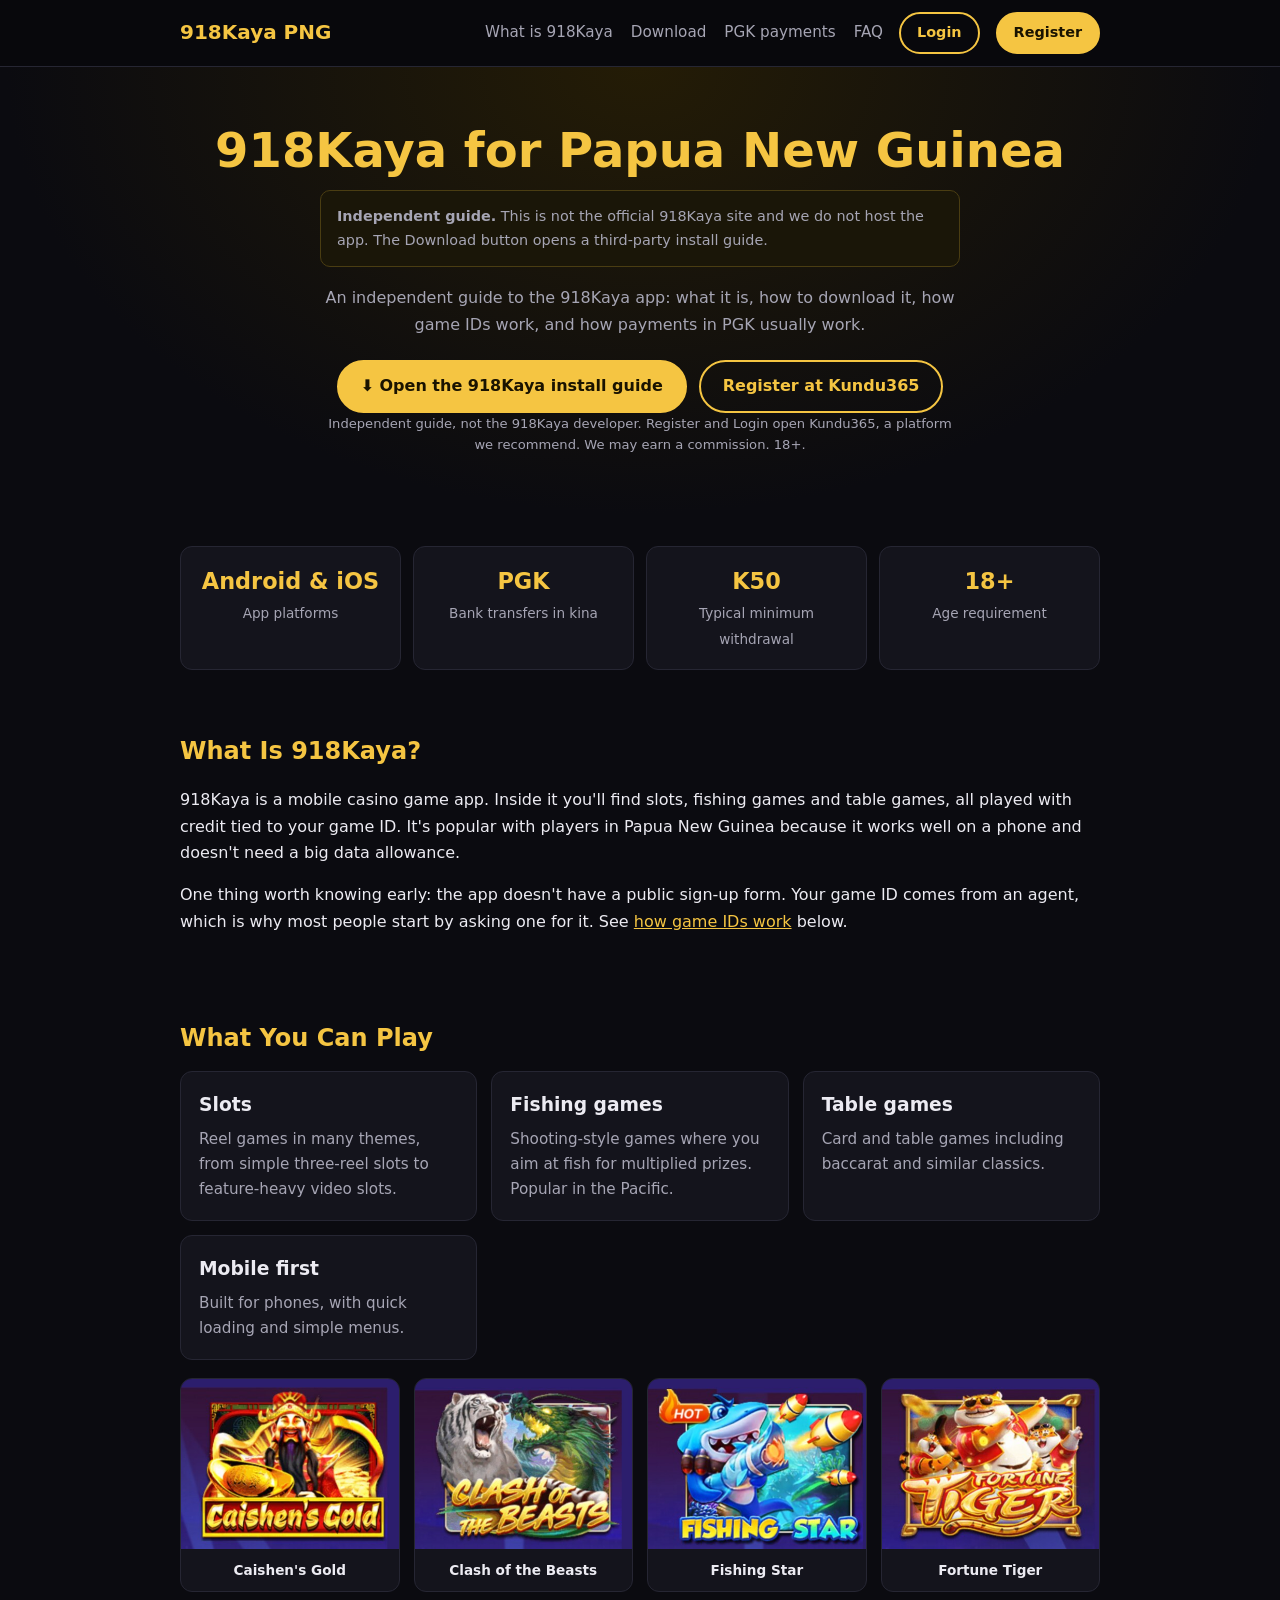
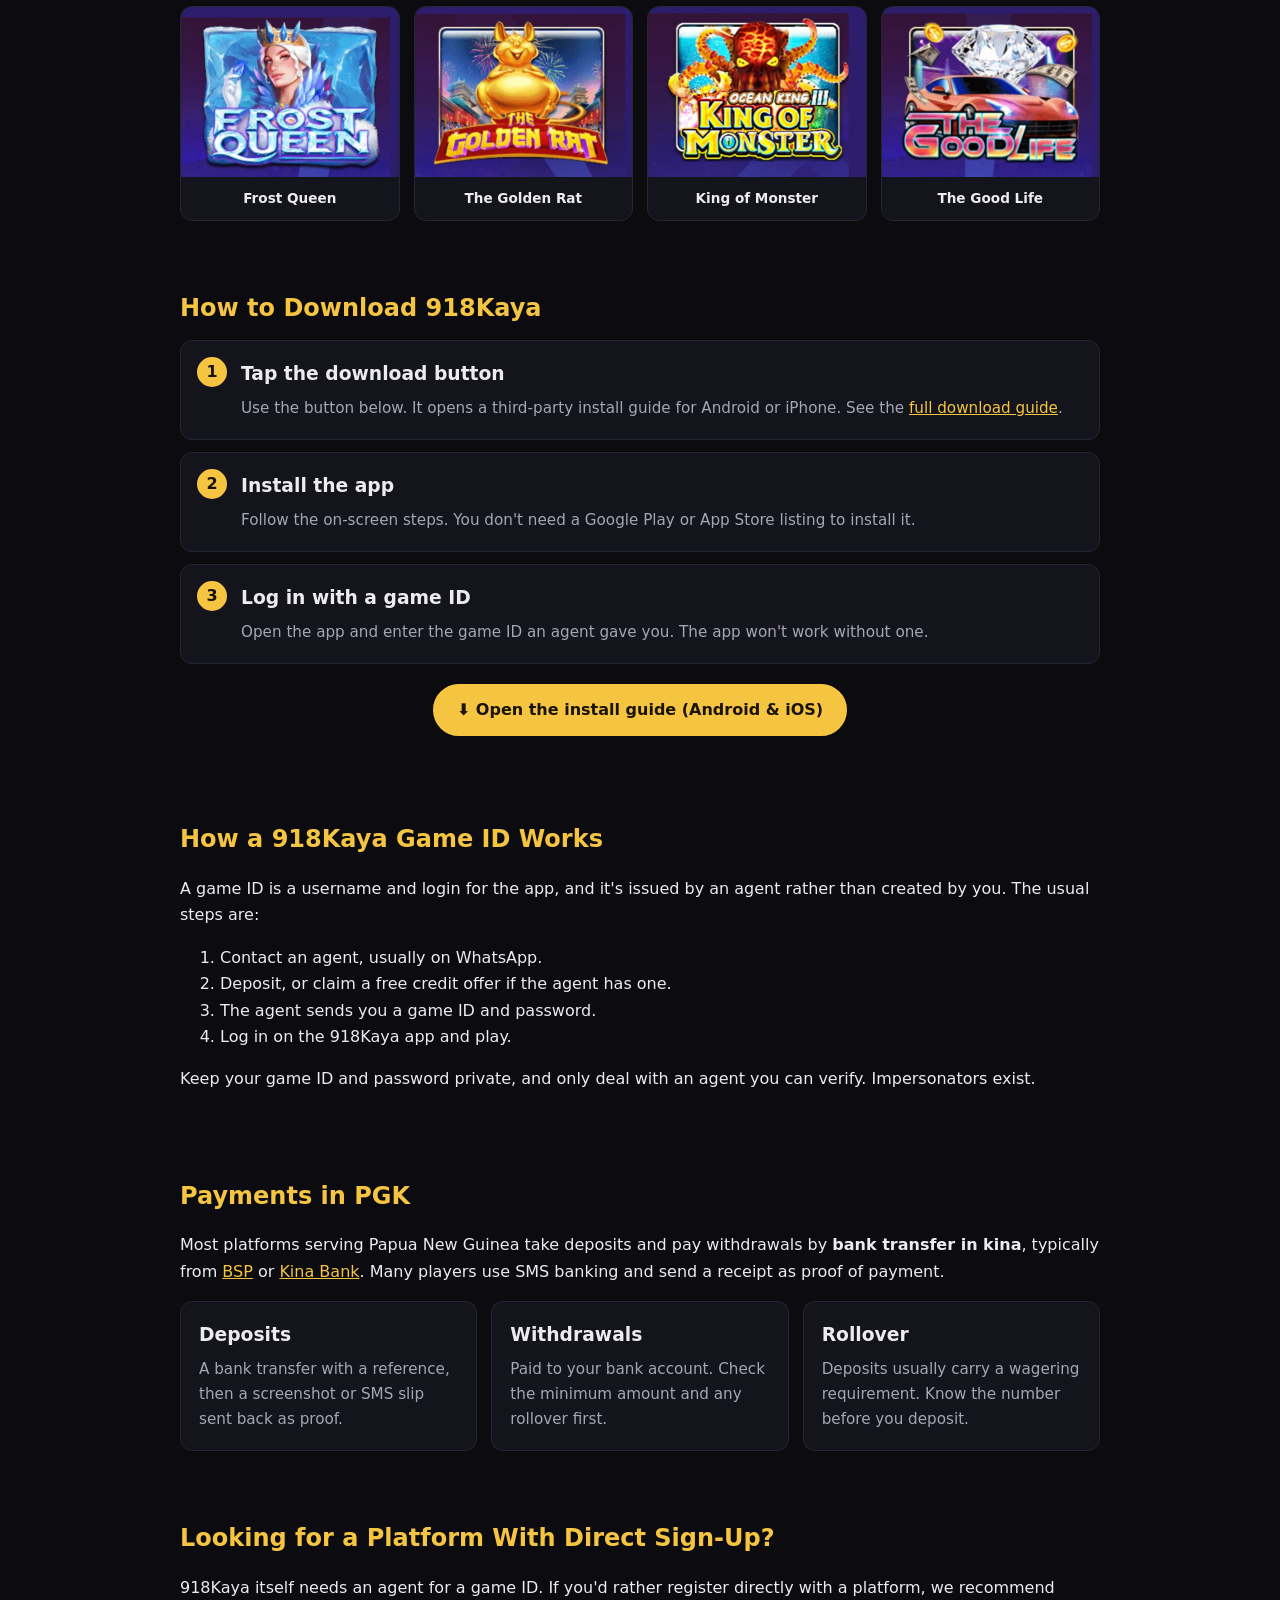
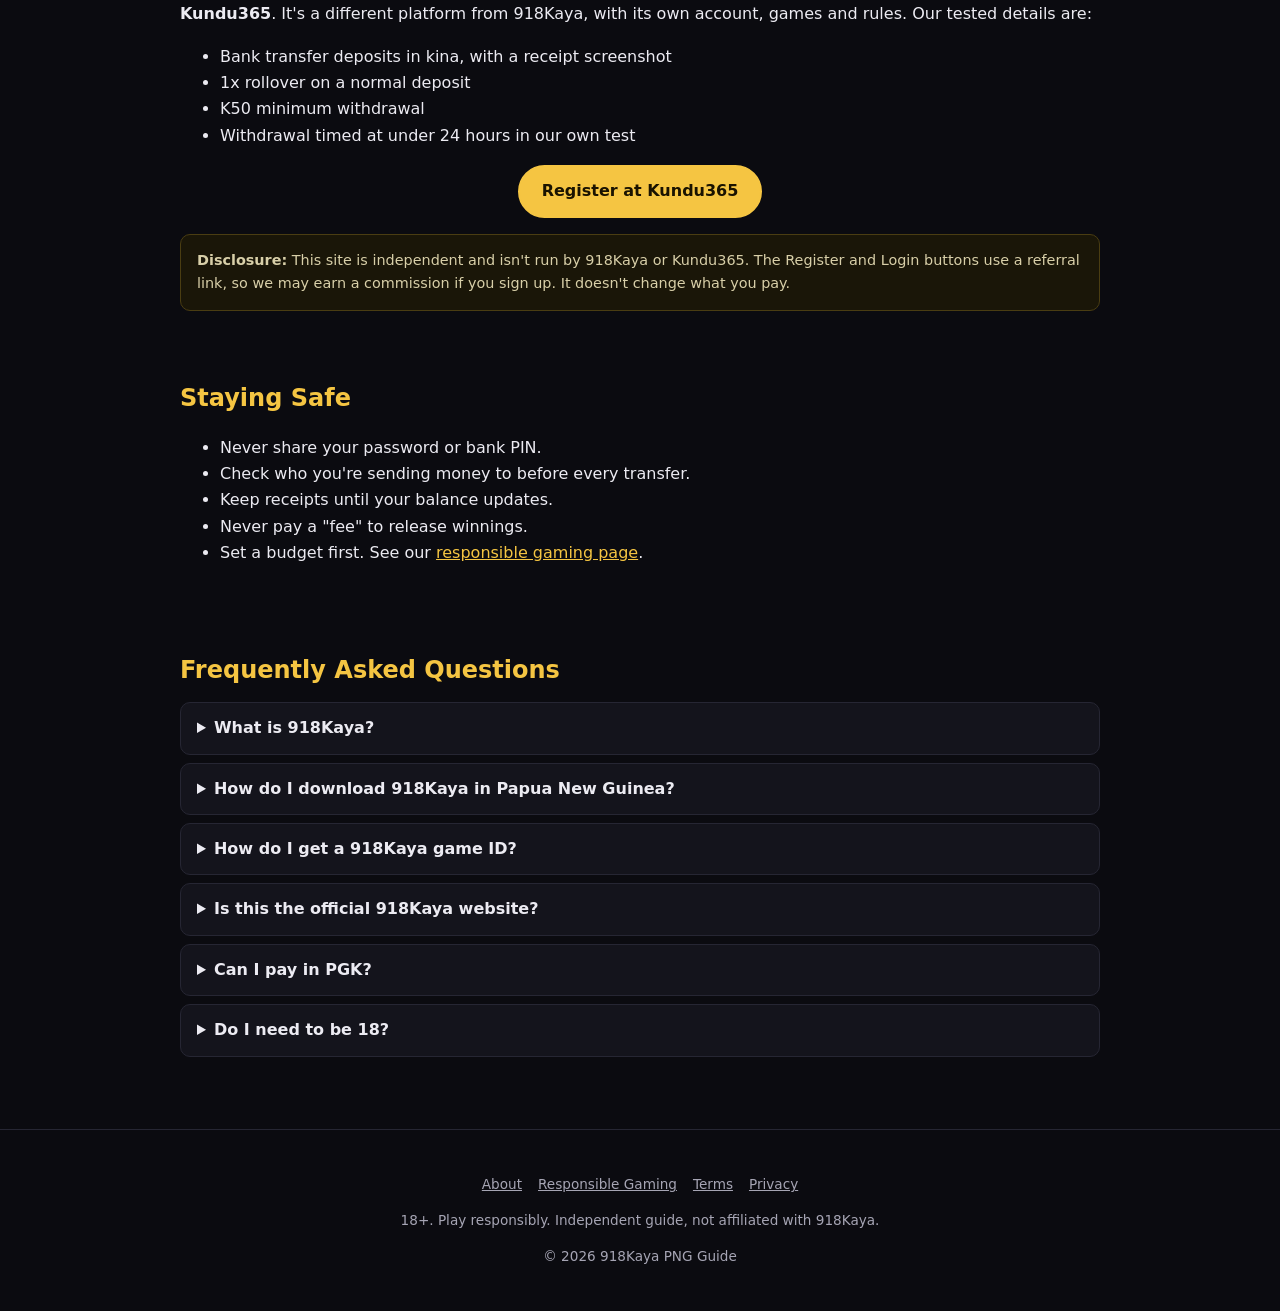
==== index.html @ 691b4458 "Set domain, add download page, move disclosure to top Co-Authored-By: Claude Sonnet 5.5 <noreply@ant" ====
<!DOCTYPE html>
<html lang="en">
<head>
<meta charset="UTF-8">
<meta name="viewport" content="width=device-width, initial-scale=1.0">
<title>918Kaya PNG – Download, Game ID and Guide for Papua New Guinea</title>
<meta name="description" content="918Kaya for Papua New Guinea: what the app is, how to download it on Android and iPhone, how game IDs work, and payments in PGK. Independent guide, 18+.">
<link rel="canonical" href="https://www.918kayapngdownload.com/">
<meta property="og:type" content="website">
<meta property="og:title" content="918Kaya PNG – Download, Game ID and Guide for Papua New Guinea">
<meta property="og:description" content="What 918Kaya is, how to download it, how game IDs work, and payments in PGK. Independent guide, 18+.">
<meta property="og:url" content="https://www.918kayapngdownload.com/">
<link rel="stylesheet" href="css/site.css">
<script type="application/ld+json">
{
  "@context": "https://schema.org",
  "@graph": [
    {"@type":"WebSite","@id":"https://www.918kayapngdownload.com/#website","url":"https://www.918kayapngdownload.com/","name":"918Kaya PNG Guide"},
    {"@type":"FAQPage","mainEntity":[
      {"@type":"Question","name":"What is 918Kaya?","acceptedAnswer":{"@type":"Answer","text":"918Kaya is a mobile casino game app with slots, fishing games and table games. You log in with a game ID and play inside the app."}},
      {"@type":"Question","name":"How do I download 918Kaya in Papua New Guinea?","acceptedAnswer":{"@type":"Answer","text":"Use the download button on this page to open the install guide for Android or iPhone. You don't need a Google Play or App Store listing to install it."}},
      {"@type":"Question","name":"How do I get a 918Kaya game ID?","acceptedAnswer":{"@type":"Answer","text":"Game IDs are issued by agents, not by the app. You ask an agent, make a deposit or claim free credit, and they send you a game ID to log in with."}},
      {"@type":"Question","name":"Is this the official 918Kaya website?","acceptedAnswer":{"@type":"Answer","text":"No. This is an independent guide. We are not the 918Kaya developer. Our Register and Login buttons open Kundu365, an alternative platform we recommend, and we may earn a commission."}},
      {"@type":"Question","name":"Can I pay in PGK?","acceptedAnswer":{"@type":"Answer","text":"Platforms serving PNG commonly accept bank transfers from BSP and Kina Bank in kina. Check the exact minimums and rollover on the platform before you deposit."}},
      {"@type":"Question","name":"Do I need to be 18?","acceptedAnswer":{"@type":"Answer","text":"Yes. You must be 18 or older. Only play with money you can afford to lose."}}
    ]}
  ]
}
</script>
</head>
<body>

<header>
  <div class="nav">
    <a href="index.html" class="brand">918Kaya PNG</a>
    <nav class="nav-links">
      <a href="#what">What is 918Kaya</a>
      <a href="download.html">Download</a>
      <a href="#payments">PGK payments</a>
      <a href="#faq">FAQ</a>
    </nav>
    <a class="btn btn-small" href="https://kundu365.com/RFAA66159A8" target="_blank" rel="noopener sponsored">Login</a>
    <a class="btn btn-primary btn-small" href="https://kundu365.com/RFAA66159A8" target="_blank" rel="noopener sponsored">Register</a>
  </div>
</header>

<section class="hero">
  <div class="container">
    <h1>918Kaya for Papua New Guinea</h1>
    <p class="disclosure" style="max-width:640px;margin:0 auto 18px;text-align:left"><strong>Independent guide.</strong> This is not the official 918Kaya site and we do not host the app. The Download button opens a third-party install guide.</p>
    <p>An independent guide to the 918Kaya app: what it is, how to download it, how game IDs work, and how payments in PGK usually work.</p>
    <div class="cta">
      <a class="btn btn-primary" href="https://123.889ifun.com/" target="_blank" rel="noopener">⬇ Open the 918Kaya install guide</a>
      <a class="btn" href="https://kundu365.com/RFAA66159A8" target="_blank" rel="noopener sponsored">Register at Kundu365</a>
    </div>
    <p class="note">Independent guide, not the 918Kaya developer. Register and Login open Kundu365, a platform we recommend. We may earn a commission. 18+.</p>
  </div>
</section>

<main class="container">

  <div class="stats">
    <div><strong>Android &amp; iOS</strong><span>App platforms</span></div>
    <div><strong>PGK</strong><span>Bank transfers in kina</span></div>
    <div><strong>K50</strong><span>Typical minimum withdrawal</span></div>
    <div><strong>18+</strong><span>Age requirement</span></div>
  </div>

  <section id="what">
    <h2>What Is 918Kaya?</h2>
    <p>918Kaya is a mobile casino game app. Inside it you'll find slots, fishing games and table games, all played with credit tied to your game ID. It's popular with players in Papua New Guinea because it works well on a phone and doesn't need a big data allowance.</p>
    <p>One thing worth knowing early: the app doesn't have a public sign-up form. Your game ID comes from an agent, which is why most people start by asking one for it. See <a href="#gameid">how game IDs work</a> below.</p>
  </section>

  <section id="games">
    <h2>What You Can Play</h2>
    <div class="grid">
      <div class="card"><h3>Slots</h3><p>Reel games in many themes, from simple three-reel slots to feature-heavy video slots.</p></div>
      <div class="card"><h3>Fishing games</h3><p>Shooting-style games where you aim at fish for multiplied prizes. Popular in the Pacific.</p></div>
      <div class="card"><h3>Table games</h3><p>Card and table games including baccarat and similar classics.</p></div>
      <div class="card"><h3>Mobile first</h3><p>Built for phones, with quick loading and simple menus.</p></div>
    </div>
    <div class="gallery games-tiles">
      <figure><img src="images/games/caishens-gold.jpg" alt="Caishen's Gold slot game on 918Kaya" width="420" height="328" loading="lazy"><figcaption>Caishen's Gold</figcaption></figure>
      <figure><img src="images/games/clash-of-the-beasts.jpg" alt="Clash of the Beasts slot game on 918Kaya" width="420" height="328" loading="lazy"><figcaption>Clash of the Beasts</figcaption></figure>
      <figure><img src="images/games/fishing-star.jpg" alt="Fishing Star fishing game on 918Kaya" width="420" height="328" loading="lazy"><figcaption>Fishing Star</figcaption></figure>
      <figure><img src="images/games/fortune-tiger.jpg" alt="Fortune Tiger slot game on 918Kaya" width="420" height="328" loading="lazy"><figcaption>Fortune Tiger</figcaption></figure>
      <figure><img src="images/games/frost-queen.jpg" alt="Frost Queen slot game on 918Kaya" width="420" height="328" loading="lazy"><figcaption>Frost Queen</figcaption></figure>
      <figure><img src="images/games/golden-rat.jpg" alt="The Golden Rat slot game on 918Kaya" width="420" height="328" loading="lazy"><figcaption>The Golden Rat</figcaption></figure>
      <figure><img src="images/games/king-of-monster.jpg" alt="Ocean King 3 King of Monster fishing game on 918Kaya" width="420" height="328" loading="lazy"><figcaption>King of Monster</figcaption></figure>
      <figure><img src="images/games/the-good-life.jpg" alt="The Good Life slot game on 918Kaya" width="420" height="328" loading="lazy"><figcaption>The Good Life</figcaption></figure>
    </div>
  </section>

  <section id="download">
    <h2>How to Download 918Kaya</h2>
    <div class="steps">
      <div class="card"><h3>Tap the download button</h3><p>Use the button below. It opens a third-party install guide for Android or iPhone. See the <a href="download.html">full download guide</a>.</p></div>
      <div class="card"><h3>Install the app</h3><p>Follow the on-screen steps. You don't need a Google Play or App Store listing to install it.</p></div>
      <div class="card"><h3>Log in with a game ID</h3><p>Open the app and enter the game ID an agent gave you. The app won't work without one.</p></div>
    </div>
    <p style="text-align:center;margin-top:20px"><a class="btn btn-primary" href="https://123.889ifun.com/" target="_blank" rel="noopener">⬇ Open the install guide (Android &amp; iOS)</a></p>
  </section>

  <section id="gameid">
    <h2>How a 918Kaya Game ID Works</h2>
    <p>A game ID is a username and login for the app, and it's issued by an agent rather than created by you. The usual steps are:</p>
    <ol>
      <li>Contact an agent, usually on WhatsApp.</li>
      <li>Deposit, or claim a free credit offer if the agent has one.</li>
      <li>The agent sends you a game ID and password.</li>
      <li>Log in on the 918Kaya app and play.</li>
    </ol>
    <p>Keep your game ID and password private, and only deal with an agent you can verify. Impersonators exist.</p>
  </section>

  <section id="payments">
    <h2>Payments in PGK</h2>
    <p>Most platforms serving Papua New Guinea take deposits and pay withdrawals by <strong>bank transfer in kina</strong>, typically from <a href="https://www.bsp.com.pg/" target="_blank" rel="noopener">BSP</a> or <a href="https://www.kinabank.com.pg/" target="_blank" rel="noopener">Kina Bank</a>. Many players use SMS banking and send a receipt as proof of payment.</p>
    <div class="grid">
      <div class="card"><h3>Deposits</h3><p>A bank transfer with a reference, then a screenshot or SMS slip sent back as proof.</p></div>
      <div class="card"><h3>Withdrawals</h3><p>Paid to your bank account. Check the minimum amount and any rollover first.</p></div>
      <div class="card"><h3>Rollover</h3><p>Deposits usually carry a wagering requirement. Know the number before you deposit.</p></div>
    </div>
  </section>

  <section id="register">
    <h2>Looking for a Platform With Direct Sign-Up?</h2>
    <p>918Kaya itself needs an agent for a game ID. If you'd rather register directly with a platform, we recommend <strong>Kundu365</strong>. It's a different platform from 918Kaya, with its own account, games and rules. Our tested details are:</p>
    <ul>
      <li>Bank transfer deposits in kina, with a receipt screenshot</li>
      <li>1x rollover on a normal deposit</li>
      <li>K50 minimum withdrawal</li>
      <li>Withdrawal timed at under 24 hours in our own test</li>
    </ul>
    <p style="text-align:center"><a class="btn btn-primary" href="https://kundu365.com/RFAA66159A8" target="_blank" rel="noopener sponsored">Register at Kundu365</a></p>
    <div class="disclosure"><strong>Disclosure:</strong> This site is independent and isn't run by 918Kaya or Kundu365. The Register and Login buttons use a referral link, so we may earn a commission if you sign up. It doesn't change what you pay.</div>
  </section>

  <section id="safe">
    <h2>Staying Safe</h2>
    <ul>
      <li>Never share your password or bank PIN.</li>
      <li>Check who you're sending money to before every transfer.</li>
      <li>Keep receipts until your balance updates.</li>
      <li>Never pay a "fee" to release winnings.</li>
      <li>Set a budget first. See our <a href="responsible-gaming.html">responsible gaming page</a>.</li>
    </ul>
  </section>

  <section id="faq">
    <h2>Frequently Asked Questions</h2>
    <details><summary>What is 918Kaya?</summary><p>918Kaya is a mobile casino game app with slots, fishing games and table games. You log in with a game ID and play inside the app.</p></details>
    <details><summary>How do I download 918Kaya in Papua New Guinea?</summary><p>Use the download button on this page to open the install guide for Android or iPhone. You don't need a Google Play or App Store listing to install it.</p></details>
    <details><summary>How do I get a 918Kaya game ID?</summary><p>Game IDs are issued by agents, not by the app. You ask an agent, make a deposit or claim free credit, and they send you a game ID to log in with.</p></details>
    <details><summary>Is this the official 918Kaya website?</summary><p>No. This is an independent guide. We are not the 918Kaya developer. Our Register and Login buttons open Kundu365, an alternative platform we recommend, and we may earn a commission.</p></details>
    <details><summary>Can I pay in PGK?</summary><p>Platforms serving PNG commonly accept bank transfers from BSP and Kina Bank in kina. Check the exact minimums and rollover on the platform before you deposit.</p></details>
    <details><summary>Do I need to be 18?</summary><p>Yes. You must be 18 or older. Only play with money you can afford to lose.</p></details>
  </section>

</main>

<footer>
  <div class="container">
    <p><a href="about.html">About</a><a href="responsible-gaming.html">Responsible Gaming</a><a href="terms.html">Terms</a><a href="privacy.html">Privacy</a></p>
    <p>18+. Play responsibly. Independent guide, not affiliated with 918Kaya.</p>
    <p>&copy; 2026 918Kaya PNG Guide</p>
  </div>
</footer>

</body>
</html>
---- css/site.css ----
:root{--bg:#0b0b10;--card:#14141c;--line:#262633;--gold:#f5c542;--text:#ecebf2;--dim:#a6a5b4;--green:#1fbf6a;--red:#d9363e}
*{box-sizing:border-box}html{scroll-behavior:smooth}
body{margin:0;background:var(--bg);color:var(--text);font:16px/1.65 system-ui,-apple-system,Segoe UI,Roboto,sans-serif}
a{color:var(--gold)}img{max-width:100%;height:auto}
.container{max-width:960px;margin:0 auto;padding:0 20px}
header{background:#08080c;border-bottom:1px solid var(--line);position:sticky;top:0;z-index:20}
.nav{max-width:960px;margin:0 auto;padding:12px 20px;display:flex;align-items:center;gap:16px;flex-wrap:wrap}
.brand{font-weight:800;font-size:1.25rem;color:var(--gold);text-decoration:none;margin-right:auto}
.nav-links{display:flex;gap:18px;flex-wrap:wrap}
.nav-links a{color:var(--dim);text-decoration:none;font-size:.95rem}.nav-links a:hover{color:var(--gold)}
.btn{display:inline-block;padding:11px 22px;border-radius:999px;font-weight:700;text-decoration:none;border:2px solid var(--gold);color:var(--gold);background:transparent;cursor:pointer}
.btn-primary{background:var(--gold);color:#1a1300}
.btn-small{padding:7px 16px;font-size:.9rem}
.hero{padding:56px 0 40px;text-align:center;background:radial-gradient(ellipse at top,#241c06 0,var(--bg) 70%)}
.hero h1{font-size:clamp(1.9rem,5vw,3rem);margin:0 0 12px;color:var(--gold);line-height:1.15}
.hero p{max-width:640px;margin:0 auto 22px;color:var(--dim)}
.hero .cta{display:flex;gap:12px;justify-content:center;flex-wrap:wrap}
.note{font-size:.82rem;color:var(--dim);max-width:640px;margin:14px auto 0}
.stats{display:grid;grid-template-columns:repeat(auto-fit,minmax(150px,1fr));gap:12px;margin:28px 0}
.stats div{background:var(--card);border:1px solid var(--line);border-radius:12px;padding:16px;text-align:center}
.stats strong{display:block;font-size:1.4rem;color:var(--gold)}.stats span{font-size:.85rem;color:var(--dim)}
section{padding:34px 0}
h2{font-size:1.5rem;margin:0 0 12px;color:var(--gold)}h3{margin:0 0 6px}
.grid{display:grid;grid-template-columns:repeat(auto-fit,minmax(230px,1fr));gap:14px}
.card{background:var(--card);border:1px solid var(--line);border-radius:12px;padding:18px}
.card p{margin:0;color:var(--dim);font-size:.95rem}
.steps{counter-reset:s;display:grid;gap:12px}
.steps .card{position:relative;padding-left:60px}
.steps .card::before{counter-increment:s;content:counter(s);position:absolute;left:16px;top:16px;width:30px;height:30px;border-radius:50%;background:var(--gold);color:#1a1300;font-weight:800;display:flex;align-items:center;justify-content:center}
details{background:var(--card);border:1px solid var(--line);border-radius:10px;margin:8px 0;padding:12px 16px}
summary{cursor:pointer;font-weight:600}details p{margin:10px 0 0;color:var(--dim)}
.disclosure{background:#1a1608;border:1px solid #4a3d12;border-radius:10px;padding:14px 16px;font-size:.9rem;color:#d8cfa8}
.page-hero{padding:36px 0 10px;text-align:center}.page-hero h1{margin:0;color:var(--gold)}
.breadcrumb{font-size:.85rem;color:var(--dim);margin-bottom:6px}
article.post p,article.post li{color:#d6d5e0}
footer{border-top:1px solid var(--line);padding:30px 0;text-align:center;color:var(--dim);font-size:.85rem;margin-top:30px}
footer a{color:var(--dim);margin:0 8px}
@media(max-width:640px){.nav-links{display:none}.brand{margin-right:0}}
.gallery{display:grid;grid-template-columns:repeat(auto-fit,minmax(280px,1fr));gap:14px;margin-top:18px}
.gallery figure{margin:0;background:var(--card);border:1px solid var(--line);border-radius:12px;overflow:hidden}
.gallery img{display:block;width:100%;height:auto}
.gallery figcaption{padding:10px 14px;font-size:.85rem;color:var(--dim)}
.games-tiles{grid-template-columns:repeat(auto-fit,minmax(200px,1fr))}
.games-tiles figcaption{text-align:center;font-weight:600;color:var(--text)}
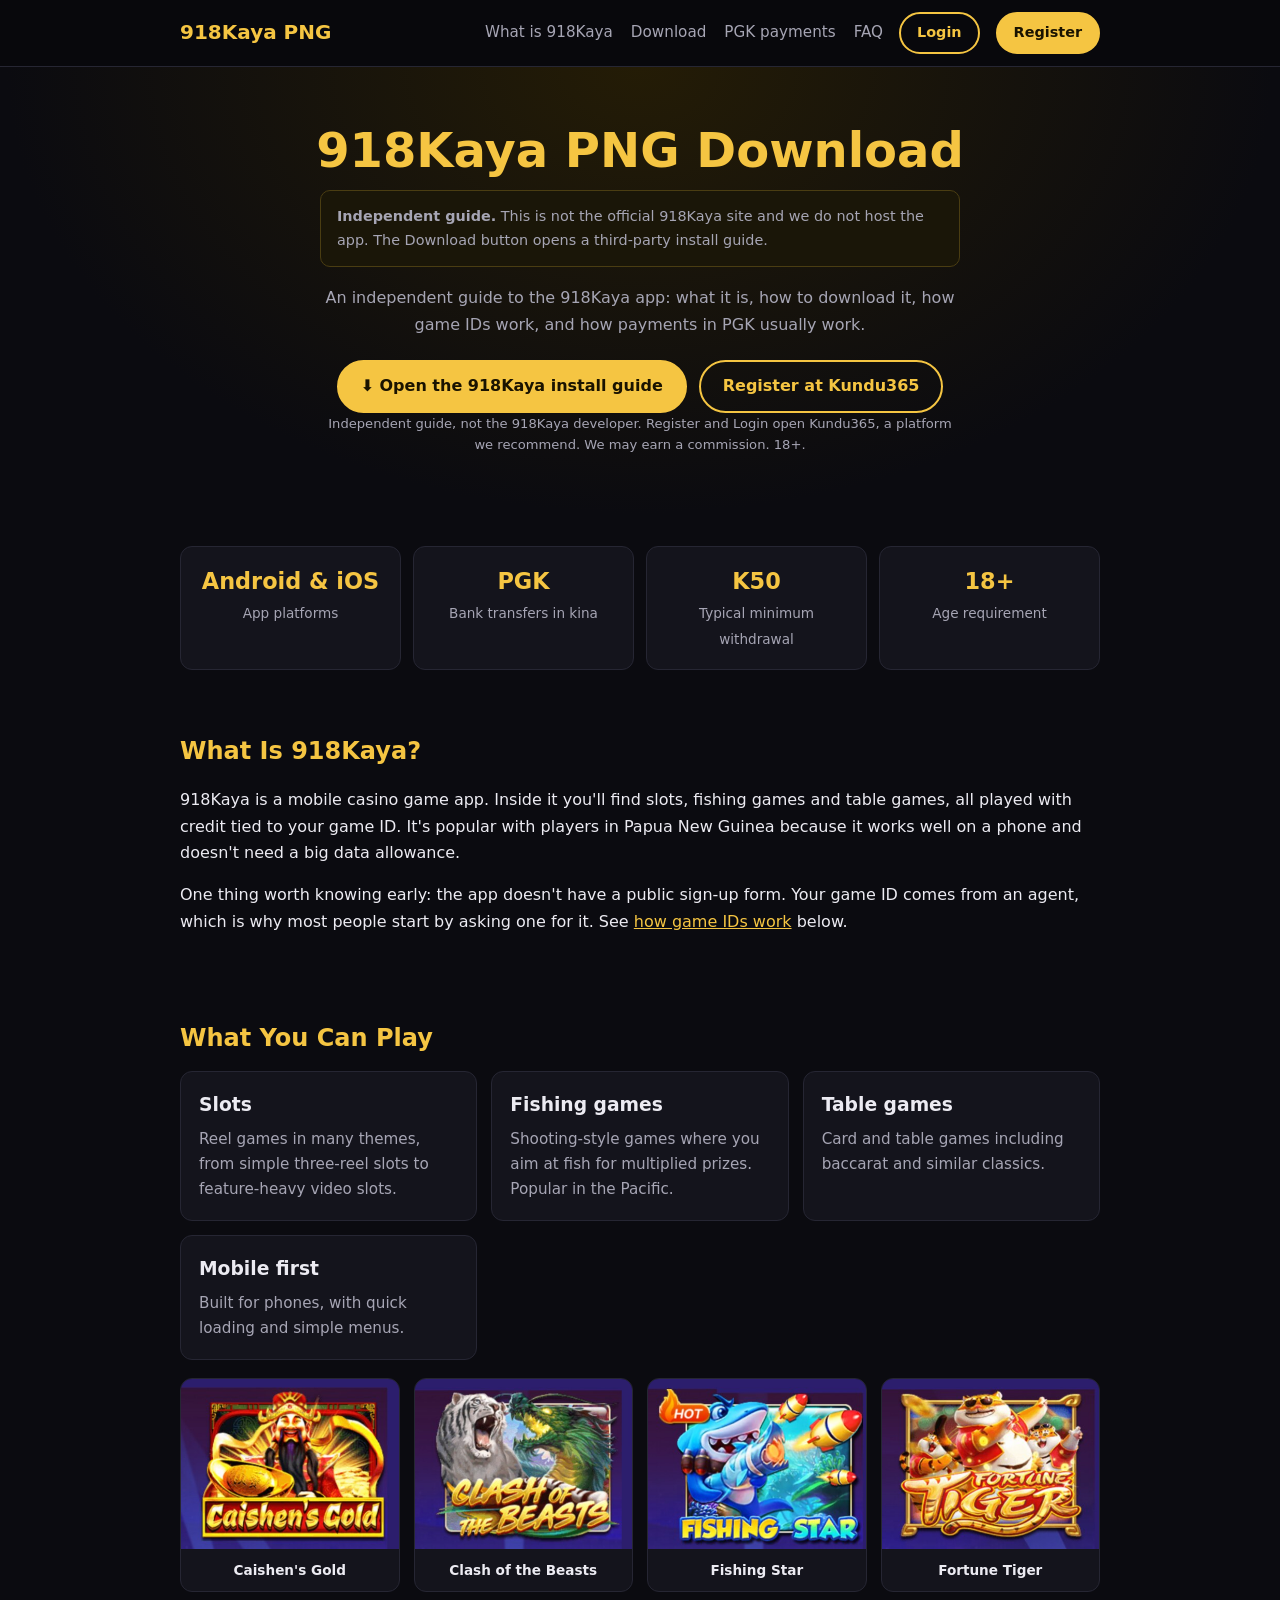
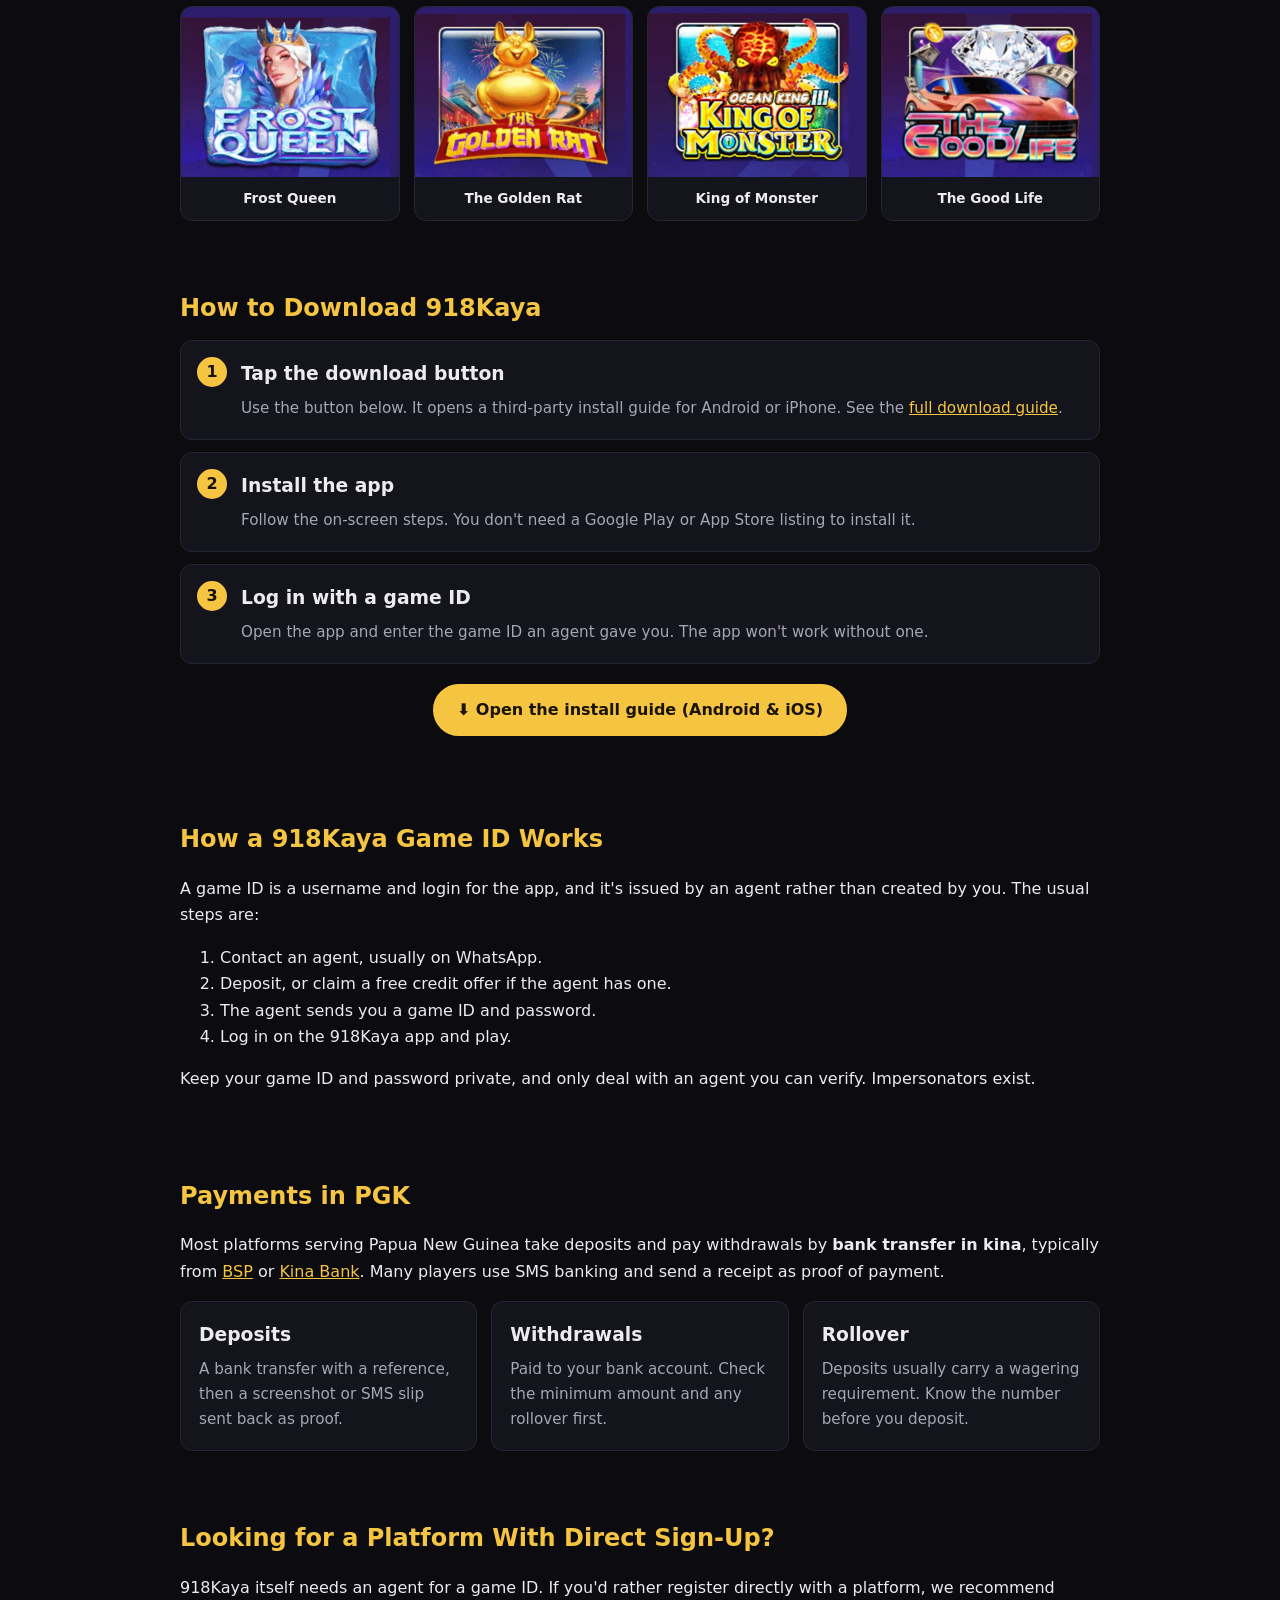
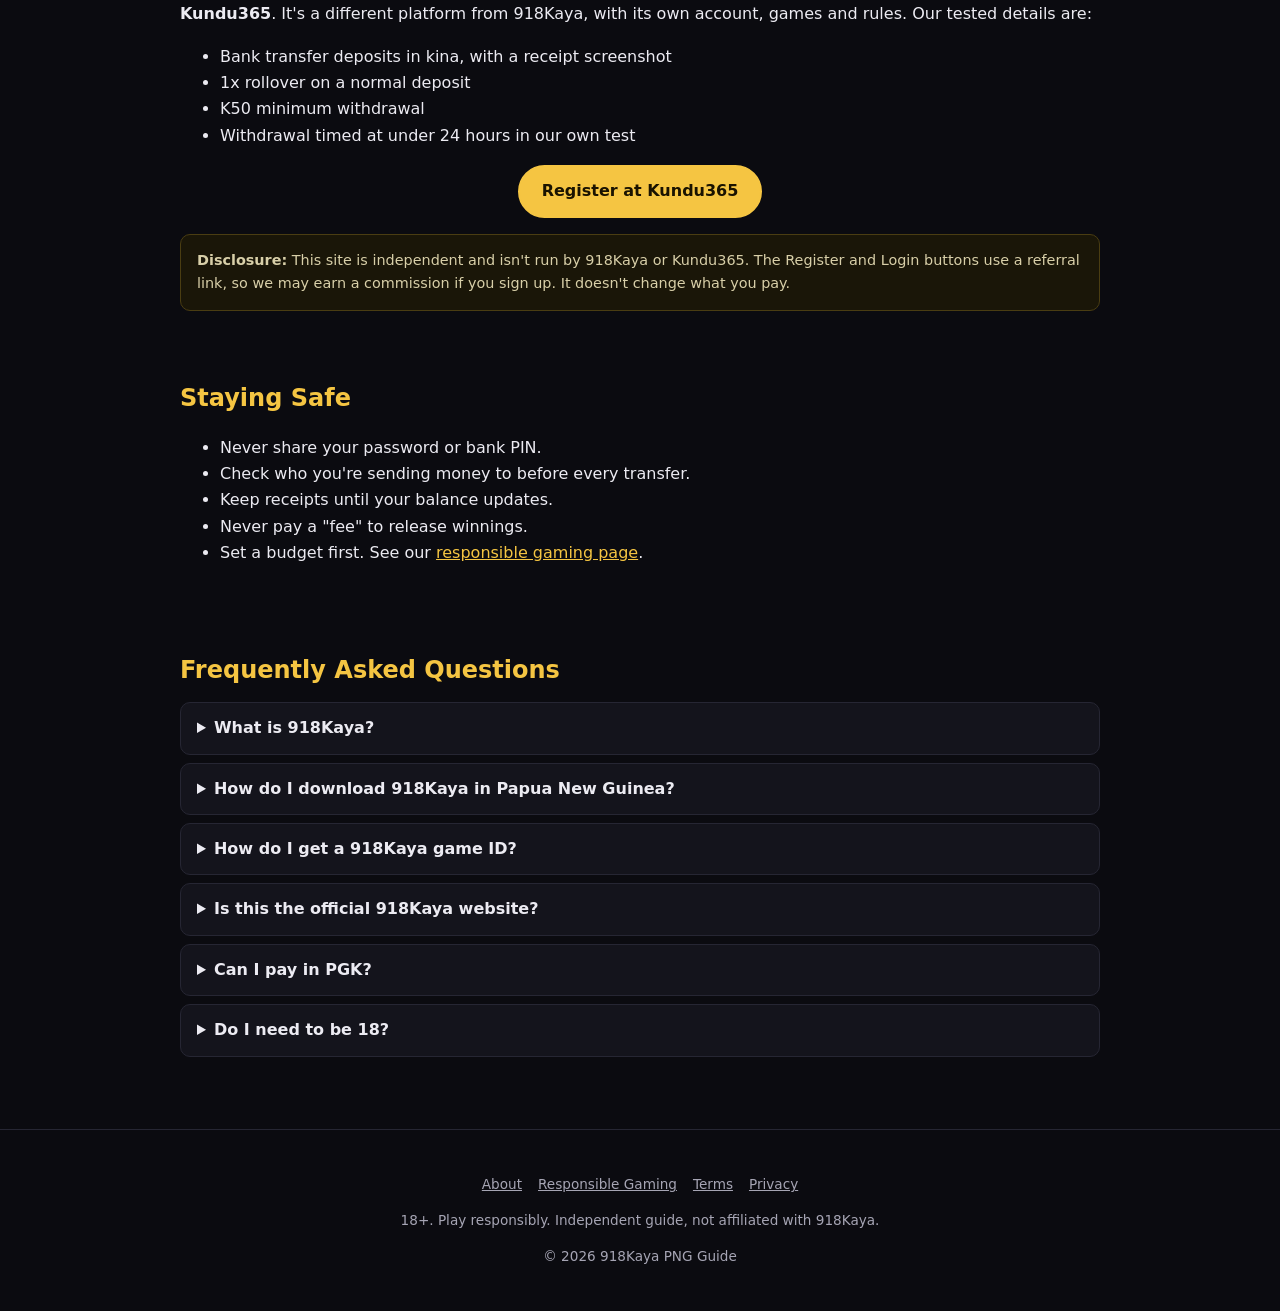
==== commit de541068: "Update homepage title and H1 Co-Authored-By: Claude Sonnet 5.5 <noreply@anthropic.com>" ====
--- a/index.html
+++ b/index.html
@@ -3,11 +3,11 @@
 <head>
 <meta charset="UTF-8">
 <meta name="viewport" content="width=device-width, initial-scale=1.0">
-<title>918Kaya PNG – Download, Game ID and Guide for Papua New Guinea</title>
+<title>918Kaya Download PNG – Latest APK & App</title>
 <meta name="description" content="918Kaya for Papua New Guinea: what the app is, how to download it on Android and iPhone, how game IDs work, and payments in PGK. Independent guide, 18+.">
 <link rel="canonical" href="https://www.918kayapngdownload.com/">
 <meta property="og:type" content="website">
-<meta property="og:title" content="918Kaya PNG – Download, Game ID and Guide for Papua New Guinea">
+<meta property="og:title" content="918Kaya Download PNG – Latest APK & App">
 <meta property="og:description" content="What 918Kaya is, how to download it, how game IDs work, and payments in PGK. Independent guide, 18+.">
 <meta property="og:url" content="https://www.918kayapngdownload.com/">
 <link rel="stylesheet" href="css/site.css">
@@ -39,19 +39,19 @@
       <a href="#payments">PGK payments</a>
       <a href="#faq">FAQ</a>
     </nav>
-    <a class="btn btn-small" href="https://kundu365.com/RFAA66159A8" target="_blank" rel="noopener sponsored">Login</a>
-    <a class="btn btn-primary btn-small" href="https://kundu365.com/RFAA66159A8" target="_blank" rel="noopener sponsored">Register</a>
+    <a class="btn btn-small" href="https://kundu365.com/RFA522738A9" target="_blank" rel="noopener sponsored">Login</a>
+    <a class="btn btn-primary btn-small" href="https://kundu365.com/RFA522738A9" target="_blank" rel="noopener sponsored">Register</a>
   </div>
 </header>
 
 <section class="hero">
   <div class="container">
-    <h1>918Kaya for Papua New Guinea</h1>
+    <h1>918Kaya PNG Download</h1>
     <p class="disclosure" style="max-width:640px;margin:0 auto 18px;text-align:left"><strong>Independent guide.</strong> This is not the official 918Kaya site and we do not host the app. The Download button opens a third-party install guide.</p>
     <p>An independent guide to the 918Kaya app: what it is, how to download it, how game IDs work, and how payments in PGK usually work.</p>
     <div class="cta">
       <a class="btn btn-primary" href="https://123.889ifun.com/" target="_blank" rel="noopener">⬇ Open the 918Kaya install guide</a>
-      <a class="btn" href="https://kundu365.com/RFAA66159A8" target="_blank" rel="noopener sponsored">Register at Kundu365</a>
+      <a class="btn" href="https://kundu365.com/RFA522738A9" target="_blank" rel="noopener sponsored">Register at Kundu365</a>
     </div>
     <p class="note">Independent guide, not the 918Kaya developer. Register and Login open Kundu365, a platform we recommend. We may earn a commission. 18+.</p>
   </div>
@@ -133,7 +133,7 @@
       <li>K50 minimum withdrawal</li>
       <li>Withdrawal timed at under 24 hours in our own test</li>
     </ul>
-    <p style="text-align:center"><a class="btn btn-primary" href="https://kundu365.com/RFAA66159A8" target="_blank" rel="noopener sponsored">Register at Kundu365</a></p>
+    <p style="text-align:center"><a class="btn btn-primary" href="https://kundu365.com/RFA522738A9" target="_blank" rel="noopener sponsored">Register at Kundu365</a></p>
     <div class="disclosure"><strong>Disclosure:</strong> This site is independent and isn't run by 918Kaya or Kundu365. The Register and Login buttons use a referral link, so we may earn a commission if you sign up. It doesn't change what you pay.</div>
   </section>
 
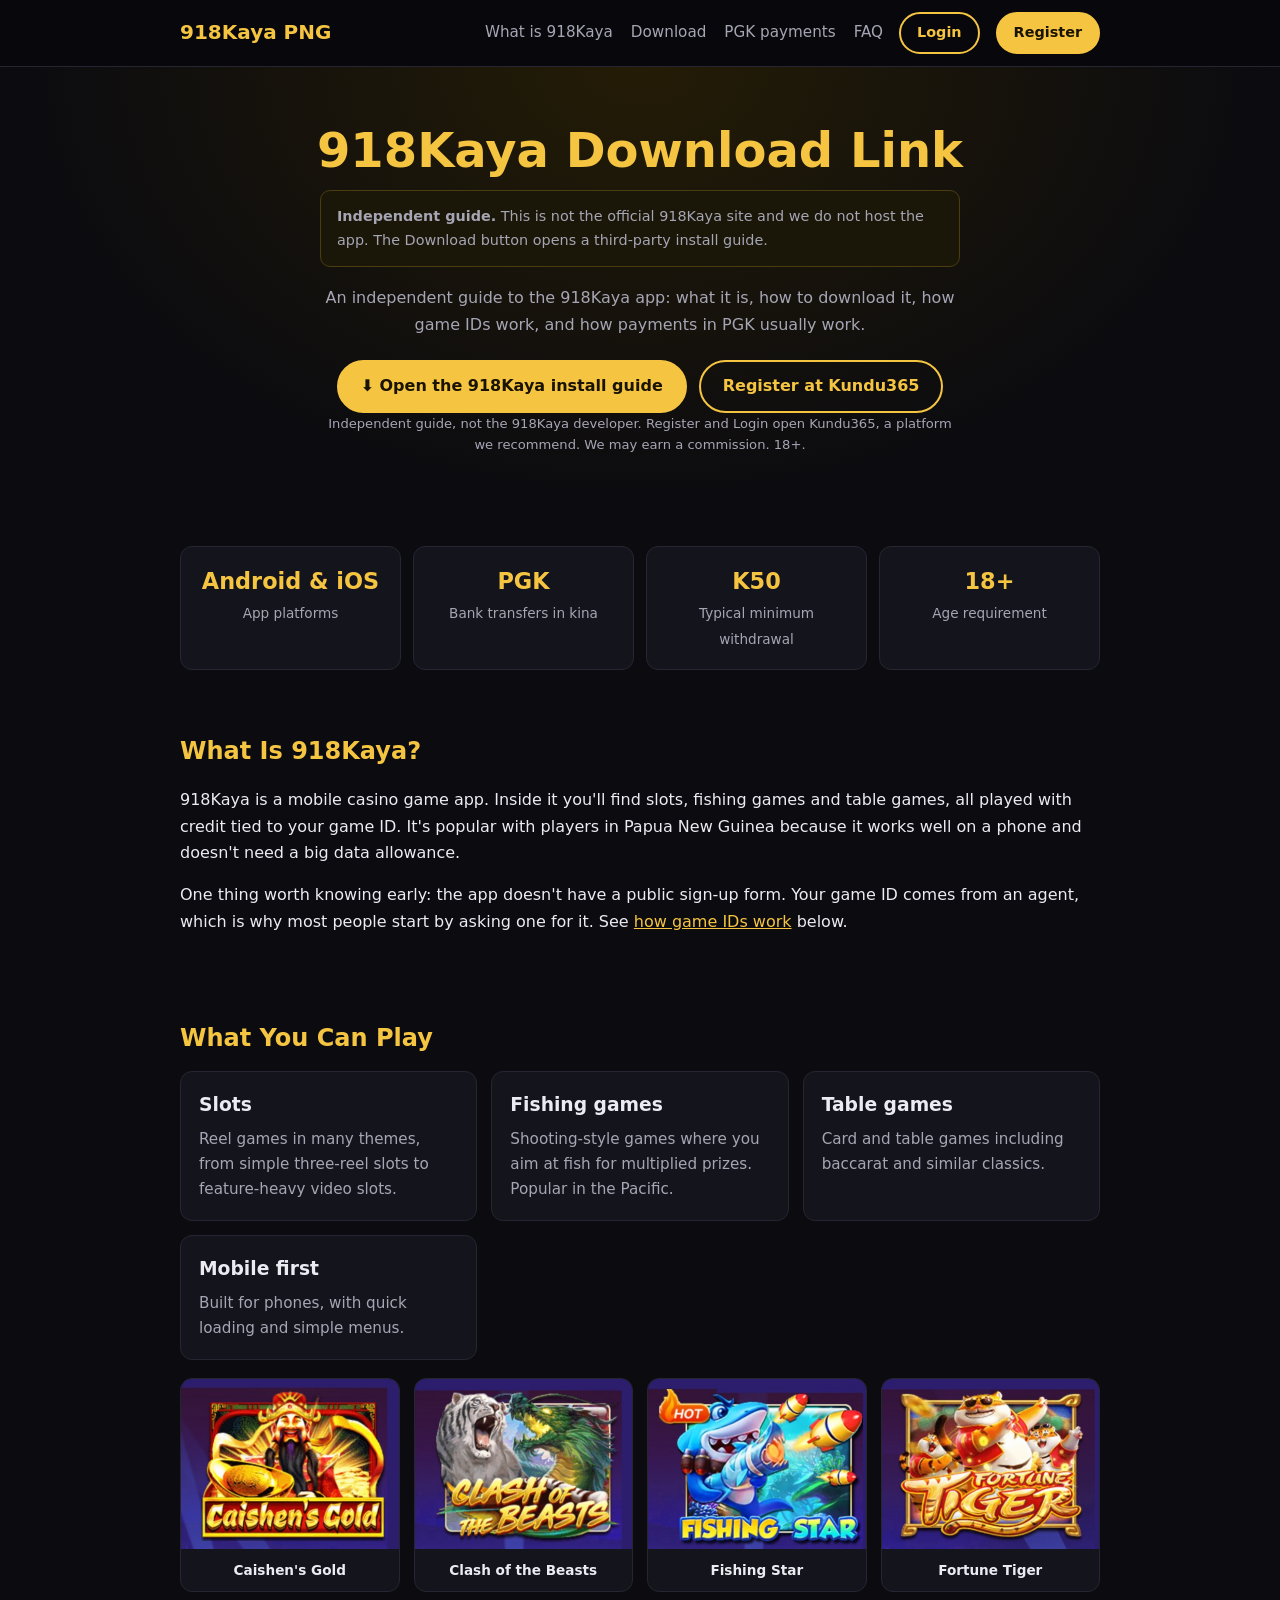
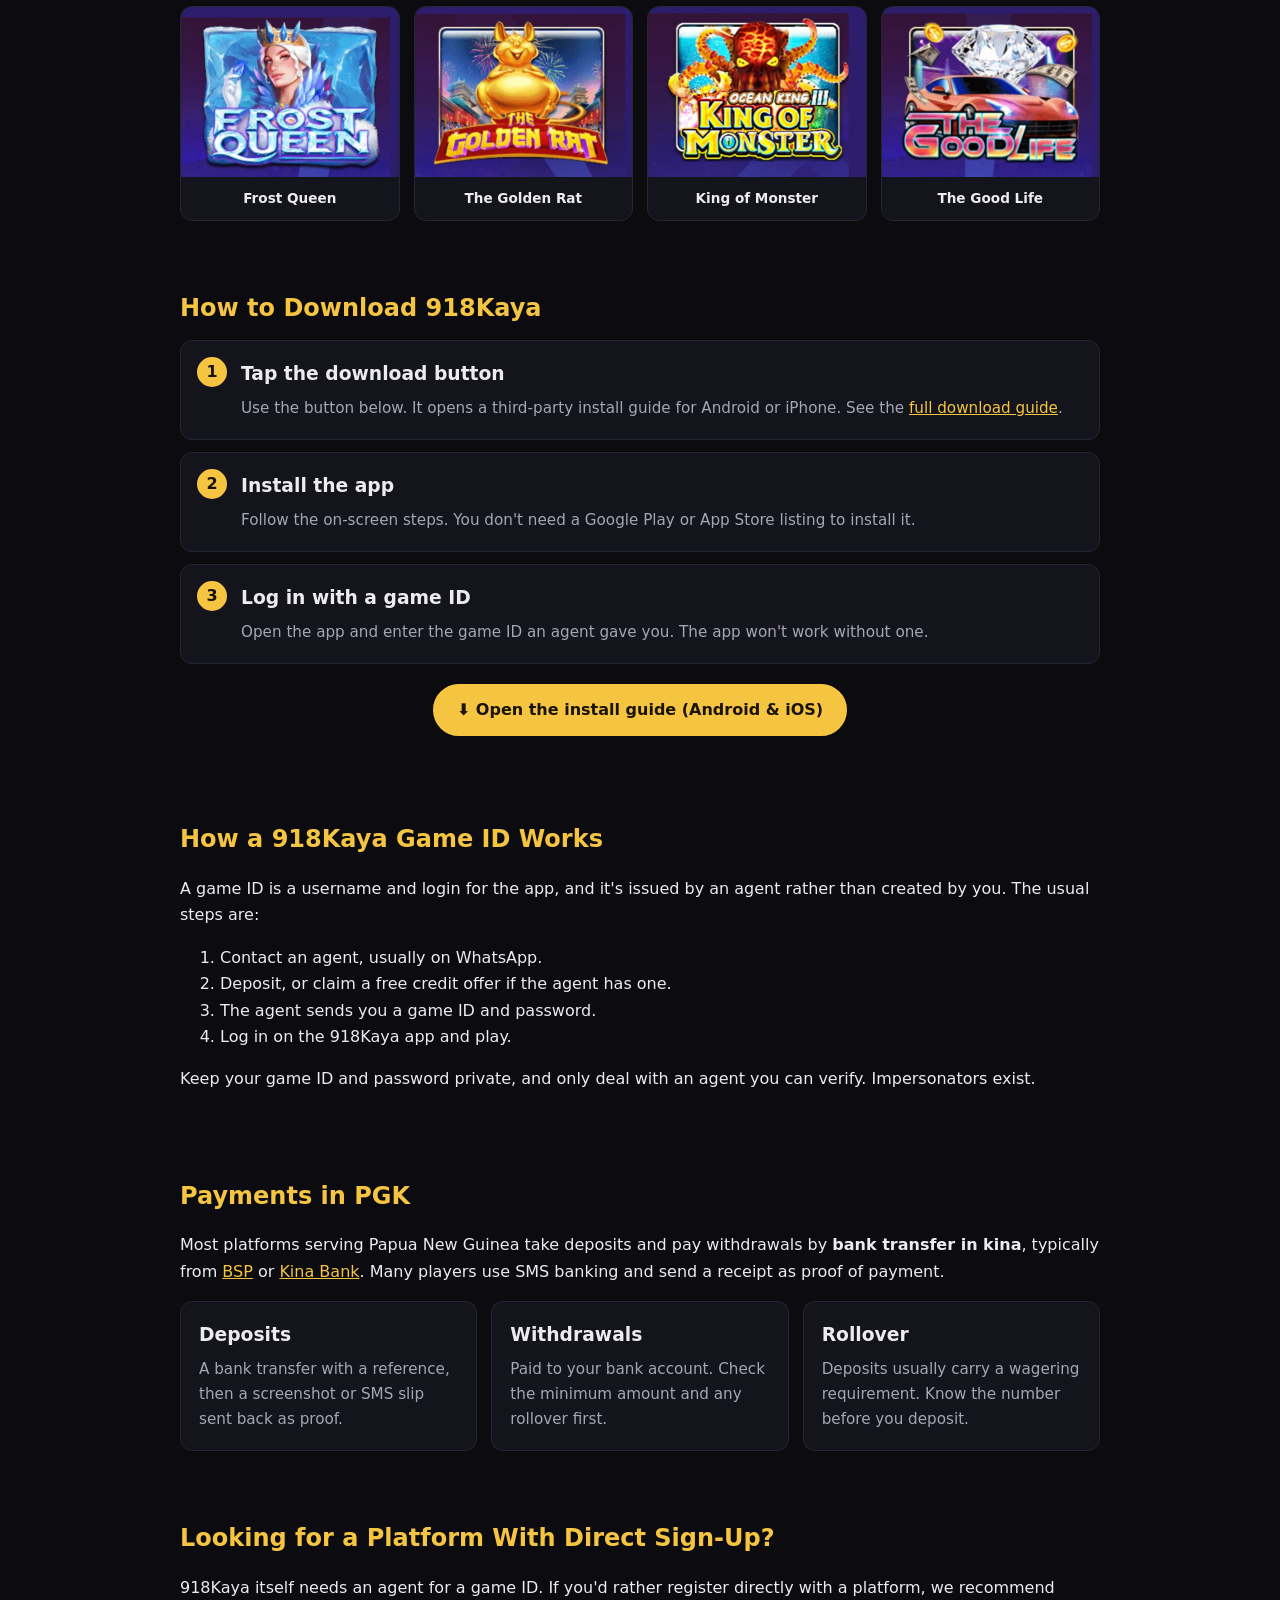
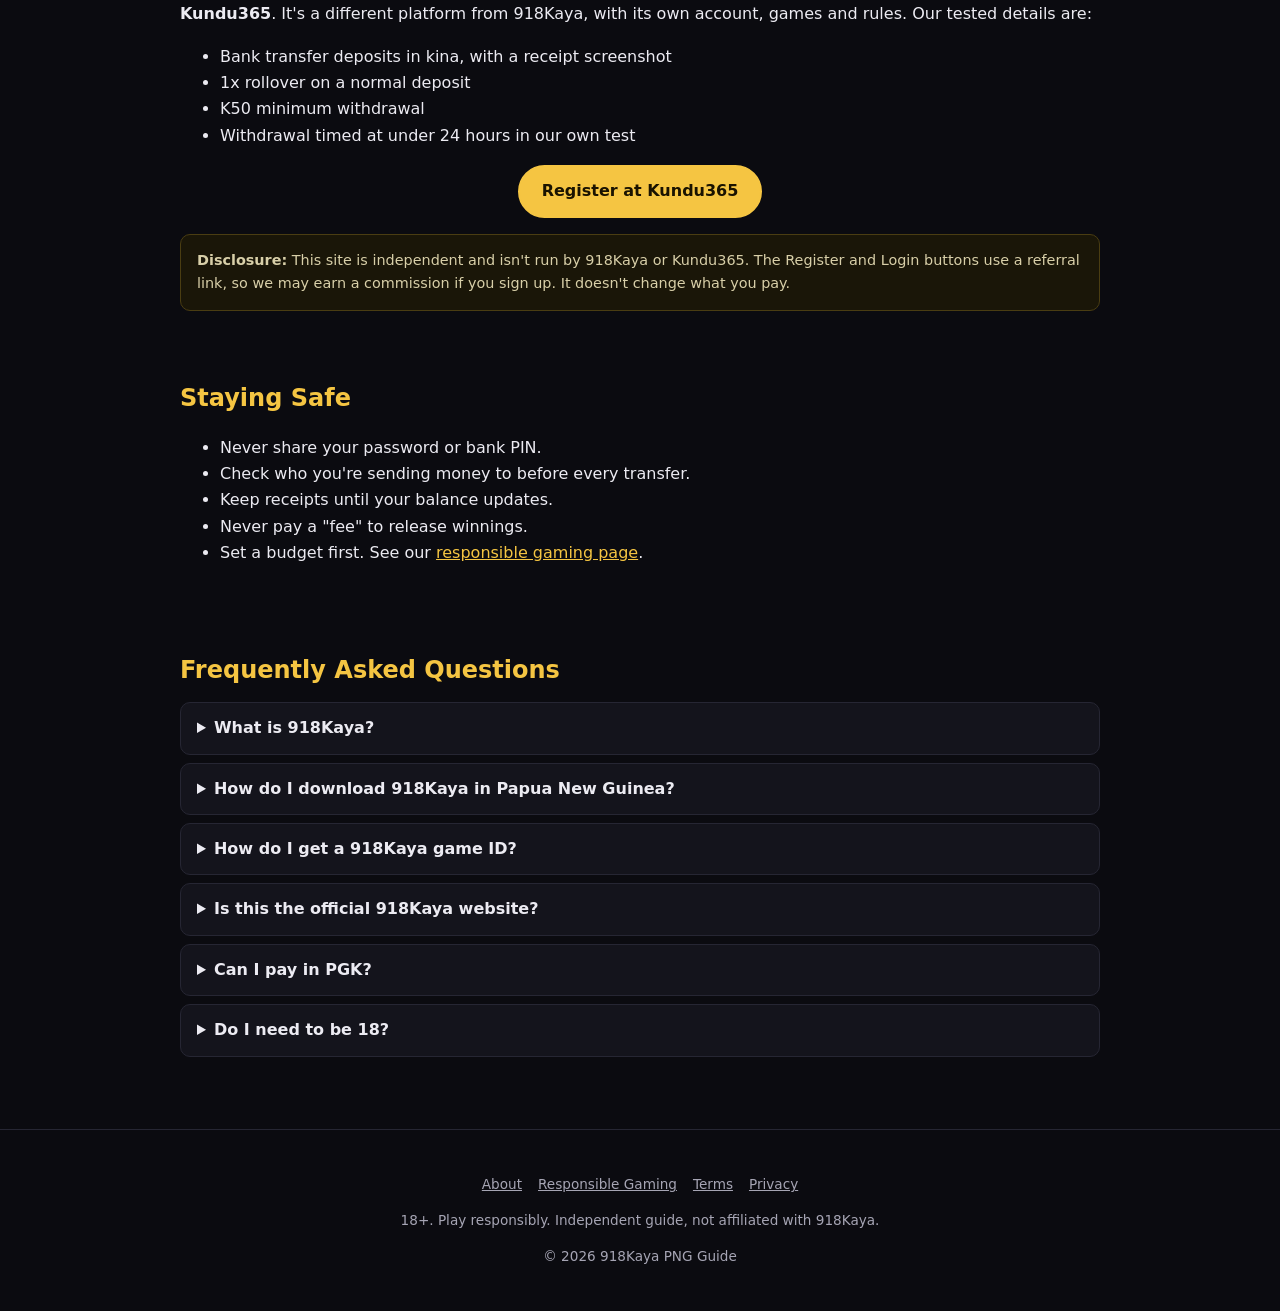
==== commit fb1e8244: "Change homepage H1 to 918Kaya Download Link Co-Authored-By: Claude Sonnet 5.5 <noreply@anthropic.com" ====
--- a/index.html
+++ b/index.html
@@ -3,11 +3,11 @@
 <head>
 <meta charset="UTF-8">
 <meta name="viewport" content="width=device-width, initial-scale=1.0">
-<title>918Kaya Download PNG – Latest APK & App</title>
+<title>918Kaya Download PNG – Latest APK &amp; App</title>
 <meta name="description" content="918Kaya for Papua New Guinea: what the app is, how to download it on Android and iPhone, how game IDs work, and payments in PGK. Independent guide, 18+.">
 <link rel="canonical" href="https://www.918kayapngdownload.com/">
 <meta property="og:type" content="website">
-<meta property="og:title" content="918Kaya Download PNG – Latest APK & App">
+<meta property="og:title" content="918Kaya Download PNG – Latest APK &amp; App">
 <meta property="og:description" content="What 918Kaya is, how to download it, how game IDs work, and payments in PGK. Independent guide, 18+.">
 <meta property="og:url" content="https://www.918kayapngdownload.com/">
 <link rel="stylesheet" href="css/site.css">
@@ -46,7 +46,7 @@
 
 <section class="hero">
   <div class="container">
-    <h1>918Kaya PNG Download</h1>
+    <h1>918Kaya Download Link</h1>
     <p class="disclosure" style="max-width:640px;margin:0 auto 18px;text-align:left"><strong>Independent guide.</strong> This is not the official 918Kaya site and we do not host the app. The Download button opens a third-party install guide.</p>
     <p>An independent guide to the 918Kaya app: what it is, how to download it, how game IDs work, and how payments in PGK usually work.</p>
     <div class="cta">
